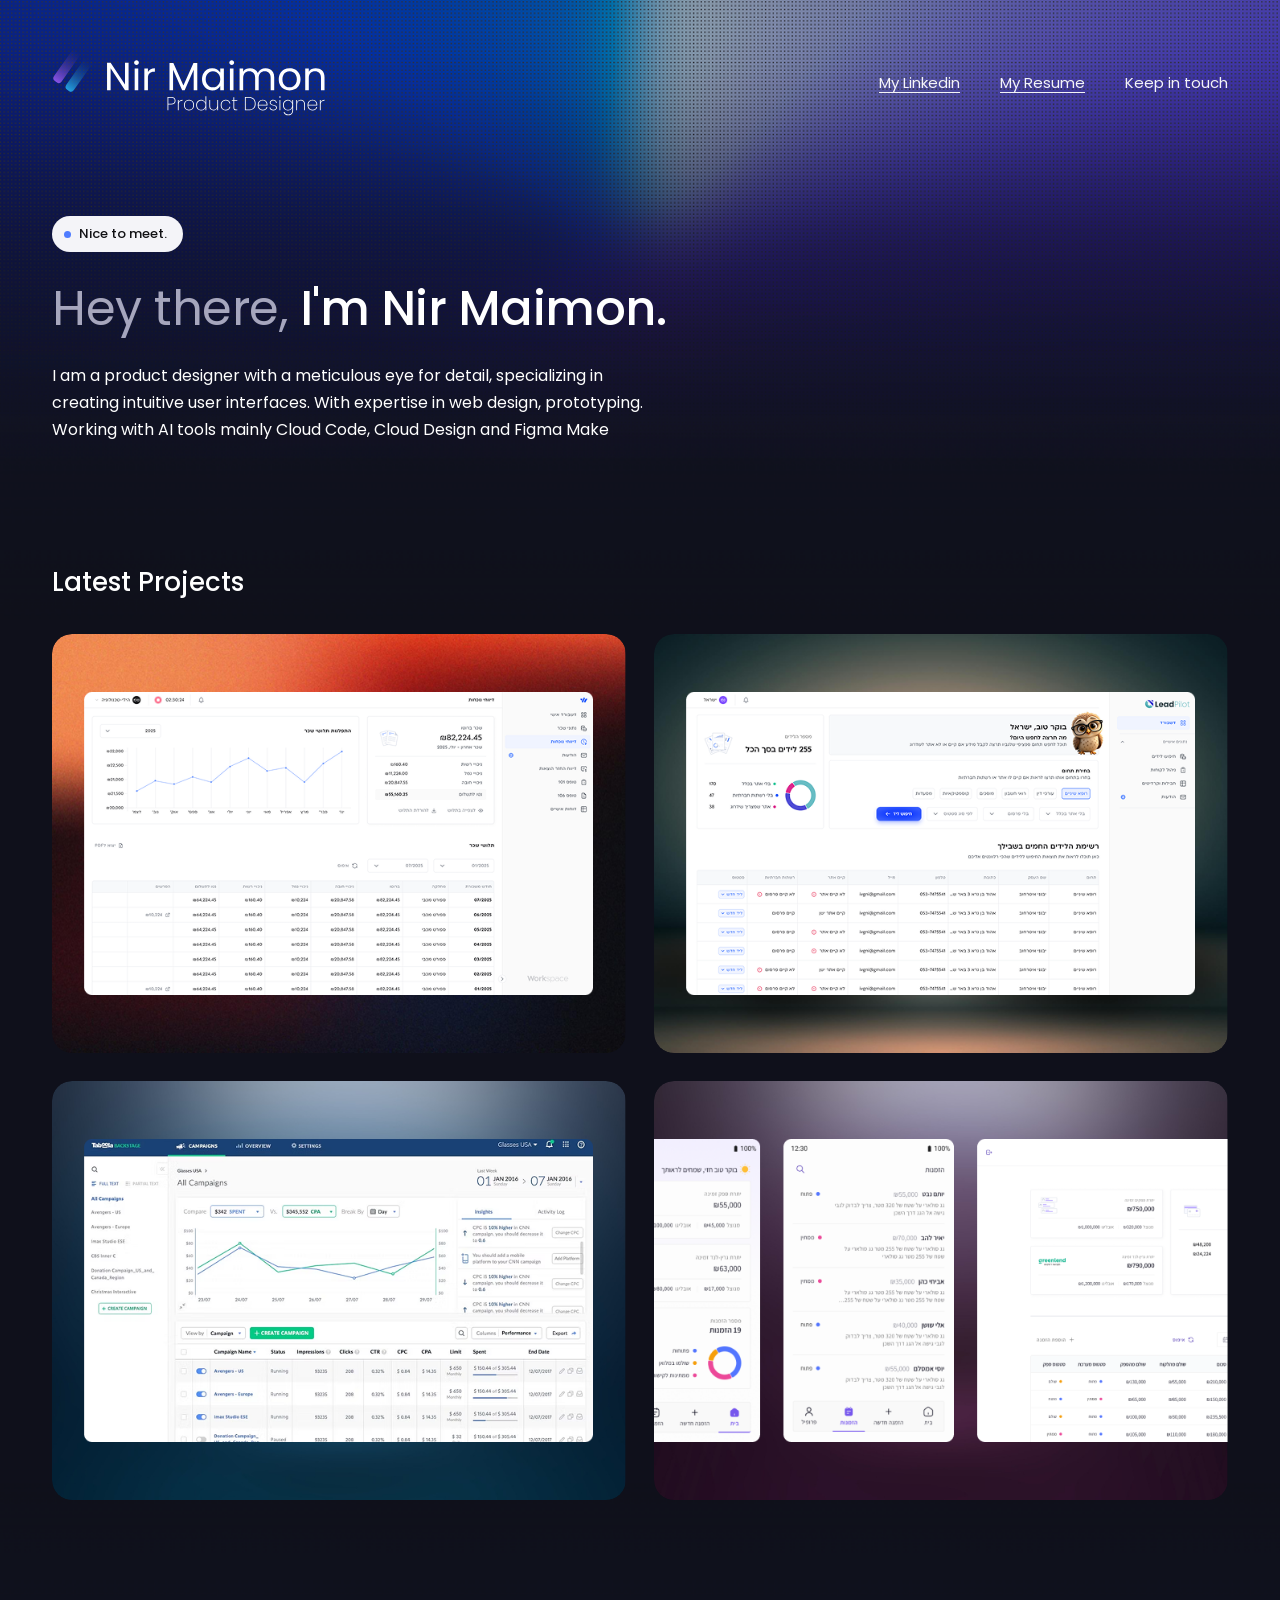
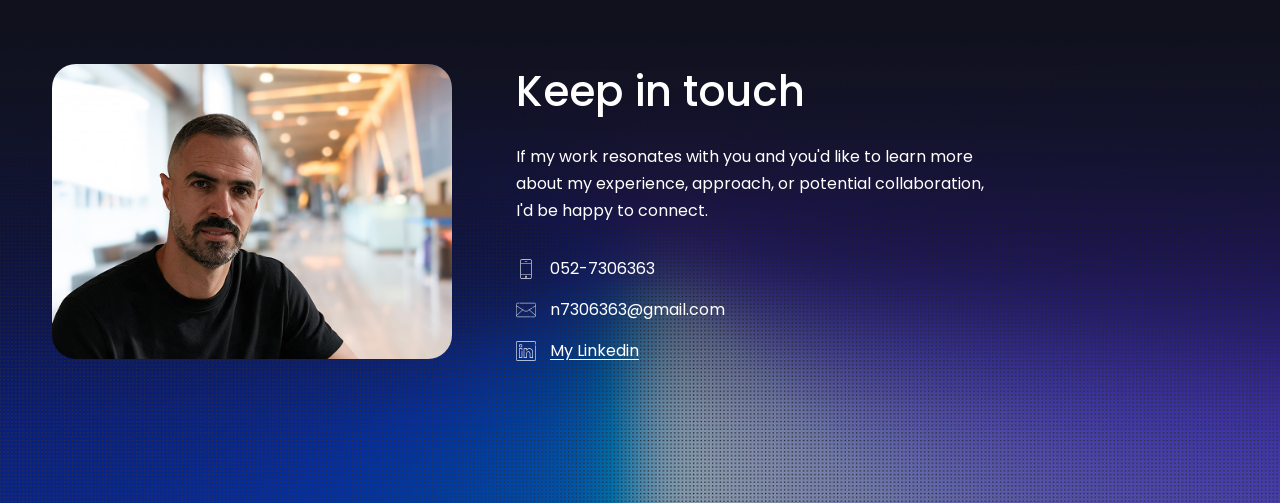
==== index.html @ dd616dca "Initial commit: Nir Maimon portfolio site (Main + case study pages) Built from the Figma design (Mai" ====
<!doctype html>
<html lang="en">
<head>
<meta charset="UTF-8" />
<meta name="viewport" content="width=device-width, initial-scale=1.0" />
<title>Nir Maimon — Product Designer</title>
<link rel="preconnect" href="https://fonts.googleapis.com" />
<link rel="preconnect" href="https://fonts.gstatic.com" crossorigin />
<link href="https://fonts.googleapis.com/css2?family=Poppins:wght@300;400;500;600;700&display=swap" rel="stylesheet" />
<link rel="stylesheet" href="styles.css" />
</head>
<body>

<div class="page">
  <div class="bg-glow-top"></div>
  <div class="bg-glow-bottom"></div>

  <header class="container site-header">
    <img class="logo" src="Group 160525.svg" alt="Nir Maimon — Product Designer" />
    <nav class="site-nav">
      <a class="underline" href="https://www.linkedin.com/in/nir-maimon-a56410125/" target="_blank" rel="noopener">My Linkedin</a>
      <a class="underline" href="#" >My Resume</a>
      <a href="#keep-in-touch">Keep in touch</a>
    </nav>
  </header>

  <section class="container hero">
    <span class="pill"><span class="dot"></span>Nice to meet.</span>
    <h1><span class="muted">Hey there,</span> I'm Nir Maimon.</h1>
    <p>I am a product designer with a meticulous eye for detail, specializing in creating intuitive user interfaces. With expertise in web design, prototyping. Working with AI tools mainly Cloud Code, Cloud Design and Figma Make</p>
  </section>

  <section class="container projects">
    <h2>Latest Projects</h2>
    <div class="project-grid">
      <a class="project-card" href="case-study.html">
        <img src="Group 160520.png" alt="Payroll dashboard redesign — financial reporting" />
      </a>
      <div class="project-card">
        <img src="Group 160521.png" alt="LeadPilot — leads management dashboard" />
      </div>
      <div class="project-card">
        <img src="Group 160522.png" alt="Taboola Backstage — campaigns dashboard" />
      </div>
      <div class="project-card">
        <img src="Group 160523.png" alt="Mobile finance app screens" />
      </div>
    </div>
  </section>

  <section id="keep-in-touch" class="container keep-in-touch">
    <div class="photo">
      <img src="image 68.png" alt="Nir Maimon" />
    </div>
    <div>
      <h2>Keep in touch</h2>
      <p class="desc">If my work resonates with you and you'd like to learn more about my experience, approach, or potential collaboration, I'd be happy to connect.</p>
      <div class="contact-list">
        <div class="row">
          <img class="icon" src="Capa_1.svg" alt="" />
          <a href="tel:0527306363">052-7306363</a>
        </div>
        <div class="row">
          <img class="icon" src="Capa_1-1.svg" alt="" />
          <a href="mailto:n7306363@gmail.com">n7306363@gmail.com</a>
        </div>
        <div class="row">
          <img class="icon" src="Layer_1.svg" alt="" />
          <a class="underline" href="https://www.linkedin.com/in/nir-maimon-a56410125/" target="_blank" rel="noopener">My Linkedin</a>
        </div>
      </div>
    </div>
  </section>
</div>

</body>
</html>
---- styles.css ----
:root {
  --bg: #0f101b;
  --text-primary: #ffffff;
  --text-secondary: #a6a6bd;
  --text-muted: #77778f;
  --divider: rgba(255, 255, 255, 0.1);
  --link-accent: #6a93ff;
  --pill-bg: #f4f4f8;
  --pill-text: #111114;
  --pill-dot: #4f7cff;
  --container: 1240px;
}

* {
  box-sizing: border-box;
}

html {
  scroll-behavior: smooth;
}

body {
  margin: 0;
  background: var(--bg);
  color: var(--text-primary);
  font-family: "Poppins", -apple-system, BlinkMacSystemFont, "Segoe UI", sans-serif;
  -webkit-font-smoothing: antialiased;
  overflow-x: hidden;
}

h1, h2, h3 {
  font-family: "Poppins", sans-serif;
  margin: 0;
  font-weight: 500;
}

p {
  margin: 0;
}

a {
  color: inherit;
  text-decoration: none;
}

img {
  max-width: 100%;
  display: block;
}

.container {
  max-width: var(--container);
  margin: 0 auto;
  padding: 0 32px;
  position: relative;
  z-index: 1;
}

/* ---------- background glow layers ---------- */

.bg-glow-top {
  position: absolute;
  top: 0;
  left: 0;
  width: 100%;
  height: 620px;
  background-image: url("image 72.png");
  background-size: cover;
  background-position: top center;
  z-index: 0;
  pointer-events: none;
}

.bg-glow-bottom {
  position: absolute;
  bottom: 0;
  left: 0;
  width: 100%;
  height: 620px;
  background-image: url("image 73.png");
  background-size: cover;
  background-position: bottom center;
  z-index: 0;
  pointer-events: none;
}

.page {
  position: relative;
  overflow: hidden;
}

/* ---------- header ---------- */

.site-header {
  display: flex;
  align-items: center;
  justify-content: space-between;
  padding-top: 48px;
}

.logo {
  height: 68px;
  width: auto;
}

.site-nav {
  display: flex;
  align-items: center;
  gap: 40px;
  font-size: 15px;
  color: var(--text-primary);
}

.site-nav a.underline {
  text-decoration: underline;
  text-underline-offset: 4px;
}

.site-nav a {
  white-space: nowrap;
  opacity: 0.95;
  transition: opacity 0.2s ease;
}

.site-nav a:hover {
  opacity: 0.7;
}

.nav-toggle {
  display: none;
}

/* ---------- hero ---------- */

.hero {
  padding-top: 100px;
  padding-bottom: 80px;
}

.pill {
  display: inline-flex;
  align-items: center;
  gap: 8px;
  background: var(--pill-bg);
  color: var(--pill-text);
  font-size: 13px;
  font-weight: 500;
  padding: 8px 16px 8px 12px;
  border-radius: 999px;
  margin-bottom: 28px;
}

.pill .dot {
  width: 7px;
  height: 7px;
  border-radius: 50%;
  background: var(--pill-dot);
  display: inline-block;
}

.hero h1 {
  font-size: 48px;
  line-height: 1.2;
  letter-spacing: -0.5px;
  margin-bottom: 24px;
}

.hero h1 .muted {
  color: var(--text-secondary);
  font-weight: 400;
}

.hero p {
  font-size: 16px;
  line-height: 1.7;
  color: var(--text-primary);
  max-width: 620px;
}

/* ---------- projects ---------- */

.projects {
  padding-top: 40px;
  padding-bottom: 120px;
}

.projects h2 {
  font-size: 26px;
  color: var(--text-primary);
  margin-bottom: 32px;
}

.project-grid {
  display: grid;
  grid-template-columns: 1fr 1fr;
  gap: 28px;
}

.project-card {
  border-radius: 20px;
  overflow: hidden;
  display: block;
  line-height: 0;
  transition: transform 0.25s ease;
}

a.project-card:hover {
  transform: translateY(-4px);
}

.project-card img {
  width: 100%;
  height: auto;
  border-radius: 20px;
}

/* ---------- keep in touch ---------- */

.keep-in-touch {
  padding-top: 40px;
  padding-bottom: 140px;
  display: grid;
  grid-template-columns: 400px 1fr;
  gap: 64px;
  align-items: center;
}

.keep-in-touch .photo {
  border-radius: 24px;
  overflow: hidden;
  width: 100%;
}

.keep-in-touch .photo img {
  width: 100%;
  height: 100%;
  object-fit: cover;
}

.keep-in-touch h2 {
  font-size: 42px;
  margin-bottom: 20px;
}

.keep-in-touch .desc {
  font-size: 16px;
  line-height: 1.7;
  color: var(--text-primary);
  max-width: 480px;
  margin-bottom: 32px;
}

.contact-list {
  display: flex;
  flex-direction: column;
  gap: 16px;
}

.contact-list .row {
  display: flex;
  align-items: center;
  gap: 14px;
  font-size: 16px;
}

.contact-list .icon {
  width: 20px;
  height: 20px;
  flex-shrink: 0;
  opacity: 0.9;
}

.contact-list a.underline {
  text-decoration: underline;
  text-underline-offset: 3px;
}

/* ---------- case study ---------- */

.case-hero {
  padding-top: 120px;
  padding-bottom: 40px;
}

.eyebrow {
  font-size: 14px;
  color: var(--text-muted);
  margin-bottom: 16px;
}

.case-hero h1 {
  font-size: 40px;
  line-height: 1.25;
  white-space: nowrap;
}

.meta-row {
  display: grid;
  grid-template-columns: repeat(4, 1fr);
  gap: 24px;
  padding: 56px 0 32px;
  max-width: 900px;
}

.meta-row .item .label {
  font-size: 13px;
  color: var(--text-muted);
  margin-bottom: 10px;
}

.meta-row .item .value {
  font-size: 15px;
  color: var(--text-primary);
}

.divider {
  height: 1px;
  background: var(--divider);
  margin-bottom: 64px;
}

.case-section {
  max-width: 760px;
  padding-bottom: 56px;
}

.case-section .eyebrow {
  margin-bottom: 14px;
}

.case-section h2 {
  font-size: 26px;
  line-height: 1.35;
  margin-bottom: 18px;
  white-space: nowrap;
}

.case-section p {
  font-size: 15.5px;
  line-height: 1.75;
  color: var(--text-primary);
  margin-bottom: 18px;
}

.case-section p strong {
  color: var(--text-primary);
  font-weight: 600;
}

.case-section a.inline-link {
  color: var(--link-accent);
  text-decoration: underline;
  text-underline-offset: 3px;
}

.case-image {
  max-width: 900px;
  border-radius: 16px;
  overflow: hidden;
  margin-bottom: 14px;
  box-shadow: 0 30px 60px -20px rgba(0, 0, 0, 0.6);
}

.case-image img {
  width: 100%;
  height: auto;
  display: block;
}

.case-text {
  max-width: 760px;
  padding-bottom: 48px;
}

.case-text p {
  font-size: 15.5px;
  line-height: 1.75;
  color: var(--text-primary);
  margin: 0 0 18px;
}

.case-text p:last-child {
  margin-bottom: 0;
}

.case-text p strong {
  color: var(--text-primary);
  font-weight: 600;
}

.case-text a.inline-link {
  color: var(--link-accent);
  text-decoration: underline;
  text-underline-offset: 3px;
}

/* ---------- footer (shared "keep in touch" reused on case study) ---------- */

.footer-cta {
  padding-top: 60px;
  padding-bottom: 140px;
}

/* ---------- responsive ---------- */

@media (max-width: 900px) {
  .container {
    padding: 0 20px;
  }

  .site-header {
    padding-top: 32px;
  }

  .site-nav {
    gap: 20px;
    font-size: 13px;
  }

  .hero {
    padding-top: 64px;
    padding-bottom: 56px;
  }

  .hero h1 {
    font-size: 34px;
  }

  .project-grid {
    grid-template-columns: 1fr;
  }

  .keep-in-touch {
    grid-template-columns: 1fr;
    gap: 32px;
  }

  .keep-in-touch .photo {
    max-width: 320px;
  }

  .keep-in-touch h2 {
    font-size: 32px;
  }

  .meta-row {
    grid-template-columns: repeat(2, 1fr);
    row-gap: 32px;
  }

  .case-hero {
    padding-top: 80px;
    padding-bottom: 32px;
  }

  .case-hero h1 {
    font-size: 30px;
    white-space: normal;
  }

  .case-section h2 {
    font-size: 22px;
    white-space: normal;
  }
}

@media (max-width: 560px) {
  .site-nav {
    display: none;
  }
}
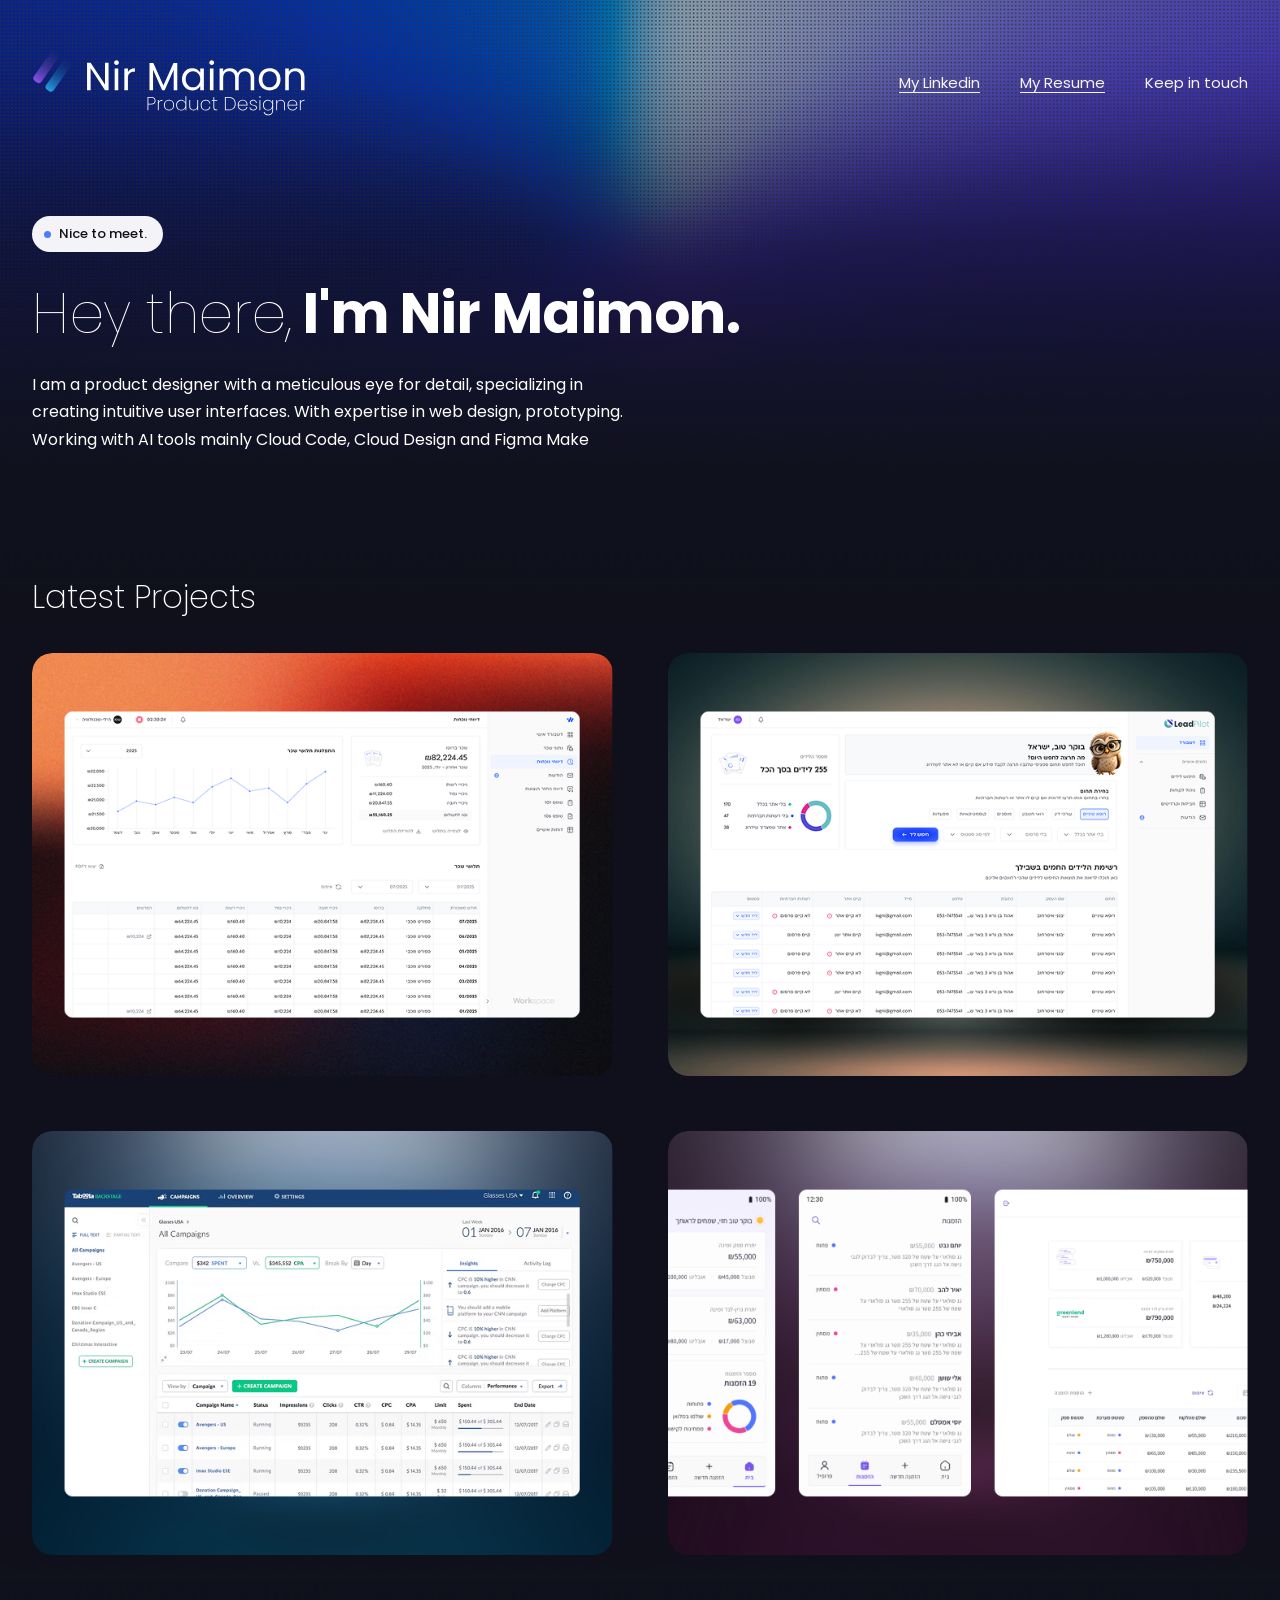
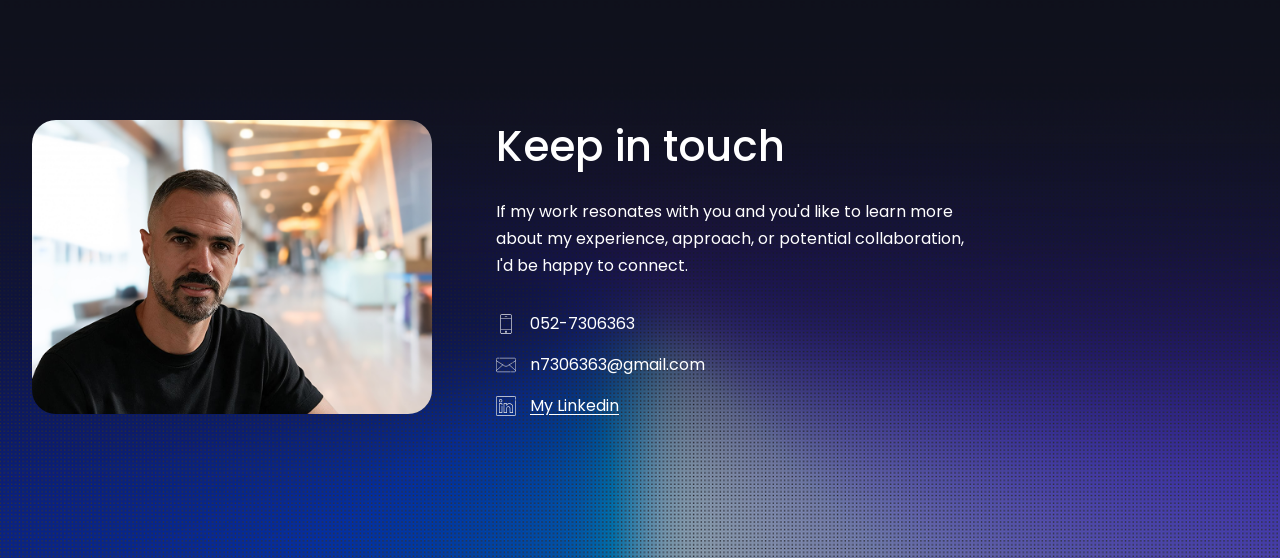
==== commit a35c8144: "Add LeadPilot and Taboola case study pages, fix typography scale - Build leadpilot.html and taboola." ====
--- a/index.html
+++ b/index.html
@@ -6,7 +6,7 @@
 <title>Nir Maimon — Product Designer</title>
 <link rel="preconnect" href="https://fonts.googleapis.com" />
 <link rel="preconnect" href="https://fonts.gstatic.com" crossorigin />
-<link href="https://fonts.googleapis.com/css2?family=Poppins:wght@300;400;500;600;700&display=swap" rel="stylesheet" />
+<link href="https://fonts.googleapis.com/css2?family=Poppins:wght@100;200;300;400;500;600;700&display=swap" rel="stylesheet" />
 <link rel="stylesheet" href="styles.css" />
 </head>
 <body>
@@ -36,12 +36,12 @@
       <a class="project-card" href="case-study.html">
         <img src="Group 160520.png" alt="Payroll dashboard redesign — financial reporting" />
       </a>
-      <div class="project-card">
+      <a class="project-card" href="leadpilot.html">
         <img src="Group 160521.png" alt="LeadPilot — leads management dashboard" />
-      </div>
-      <div class="project-card">
+      </a>
+      <a class="project-card" href="taboola.html">
         <img src="Group 160522.png" alt="Taboola Backstage — campaigns dashboard" />
-      </div>
+      </a>
       <div class="project-card">
         <img src="Group 160523.png" alt="Mobile finance app screens" />
       </div>
--- a/styles.css
+++ b/styles.css
@@ -8,7 +8,7 @@
   --pill-bg: #f4f4f8;
   --pill-text: #111114;
   --pill-dot: #4f7cff;
-  --container: 1240px;
+  --container: 1546px;
 }
 
 * {
@@ -159,15 +159,16 @@
 }
 
 .hero h1 {
-  font-size: 48px;
+  font-size: 56px;
+  font-weight: 700;
   line-height: 1.2;
   letter-spacing: -0.5px;
   margin-bottom: 24px;
 }
 
 .hero h1 .muted {
-  color: var(--text-secondary);
-  font-weight: 400;
+  color: var(--text-primary);
+  font-weight: 100;
 }
 
 .hero p {
@@ -185,7 +186,8 @@
 }
 
 .projects h2 {
-  font-size: 26px;
+  font-size: 32px;
+  font-weight: 200;
   color: var(--text-primary);
   margin-bottom: 32px;
 }
@@ -193,7 +195,7 @@
 .project-grid {
   display: grid;
   grid-template-columns: 1fr 1fr;
-  gap: 28px;
+  gap: 55px;
 }
 
 .project-card {
@@ -283,7 +285,7 @@
 }
 
 .eyebrow {
-  font-size: 14px;
+  font-size: 16px;
   color: var(--text-muted);
   margin-bottom: 16px;
 }
@@ -303,13 +305,13 @@
 }
 
 .meta-row .item .label {
-  font-size: 13px;
+  font-size: 16px;
   color: var(--text-muted);
   margin-bottom: 10px;
 }
 
 .meta-row .item .value {
-  font-size: 15px;
+  font-size: 16px;
   color: var(--text-primary);
 }
 
@@ -319,8 +321,24 @@
   margin-bottom: 64px;
 }
 
+.brand-row {
+  display: grid;
+  grid-template-columns: 1.59fr 1fr 1fr;
+  gap: 16px;
+  max-width: 1141px;
+  margin-bottom: 64px;
+}
+
+.brand-row img {
+  width: 100%;
+  height: 100%;
+  object-fit: cover;
+  border-radius: 12px;
+  display: block;
+}
+
 .case-section {
-  max-width: 760px;
+  max-width: 920px;
   padding-bottom: 56px;
 }
 
@@ -329,14 +347,14 @@
 }
 
 .case-section h2 {
-  font-size: 26px;
-  line-height: 1.35;
+  font-size: 32px;
+  line-height: 1.3;
   margin-bottom: 18px;
   white-space: nowrap;
 }
 
 .case-section p {
-  font-size: 15.5px;
+  font-size: 20px;
   line-height: 1.75;
   color: var(--text-primary);
   margin-bottom: 18px;
@@ -354,7 +372,7 @@
 }
 
 .case-image {
-  max-width: 900px;
+  max-width: 1200px;
   border-radius: 16px;
   overflow: hidden;
   margin-bottom: 14px;
@@ -368,12 +386,12 @@
 }
 
 .case-text {
-  max-width: 760px;
+  max-width: 1200px;
   padding-bottom: 48px;
 }
 
 .case-text p {
-  font-size: 15.5px;
+  font-size: 20px;
   line-height: 1.75;
   color: var(--text-primary);
   margin: 0 0 18px;
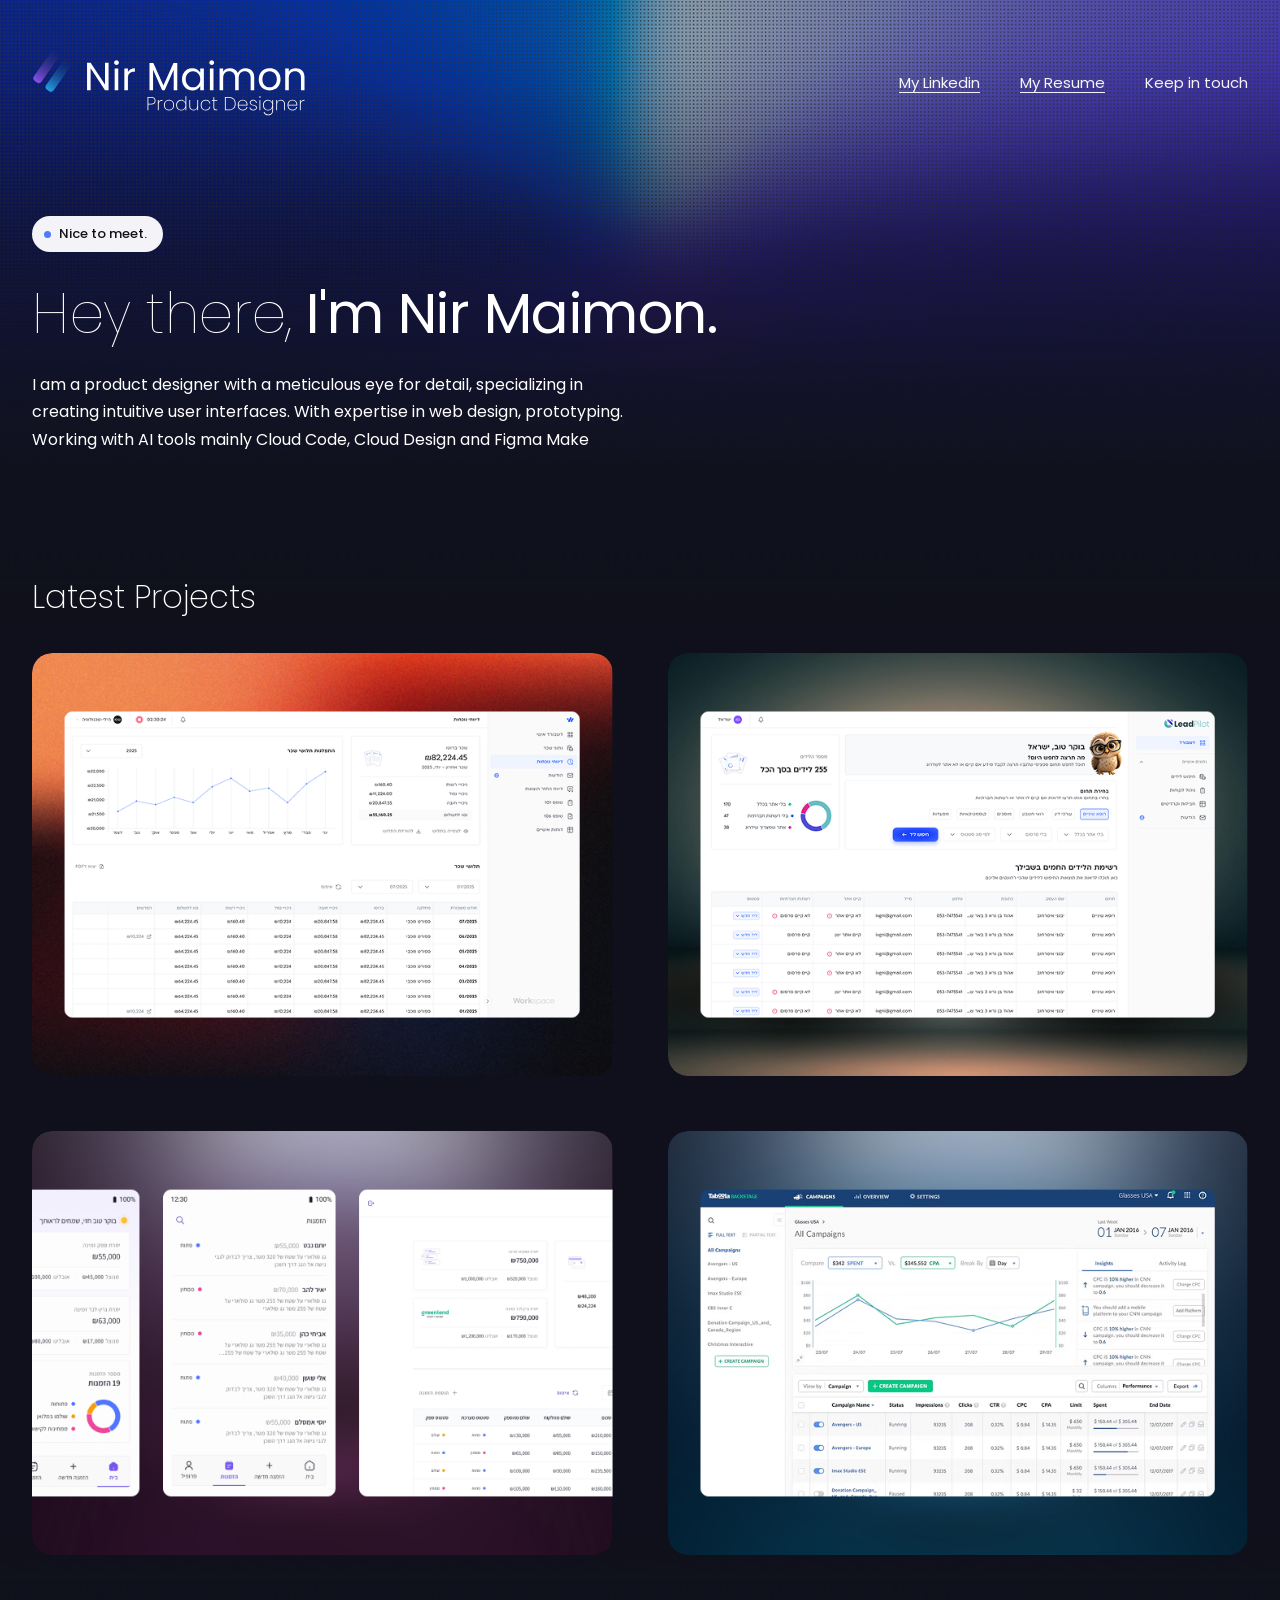
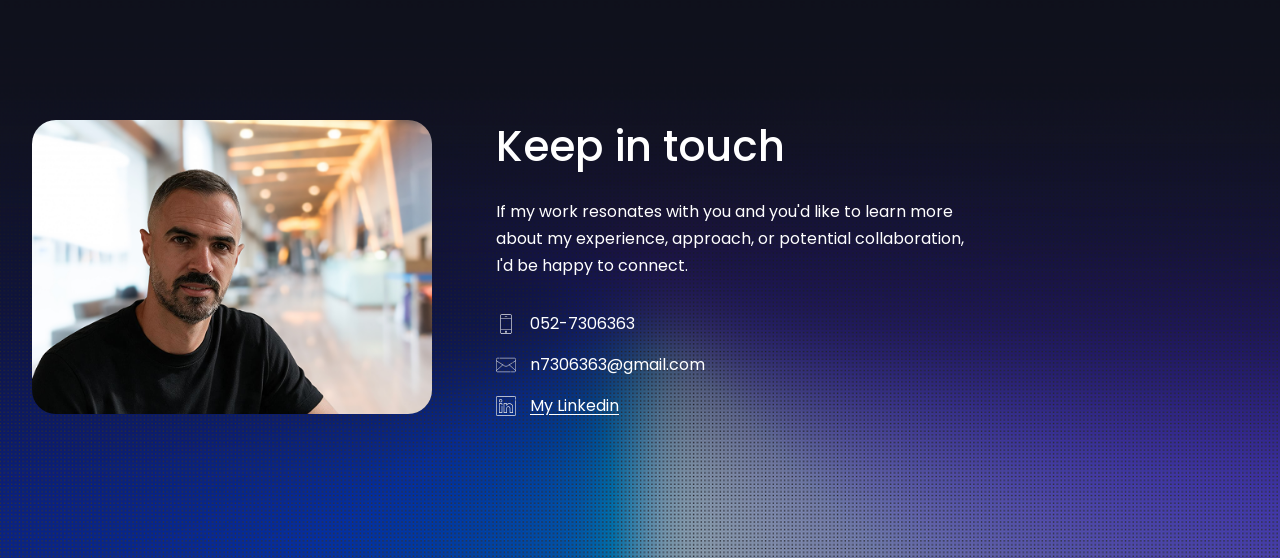
==== commit 0ee3ebed: "Swap order of Taboola and mobile-app project cards on the Main page Co-Authored-By: Claude Sonnet 5 " ====
--- a/index.html
+++ b/index.html
@@ -39,12 +39,12 @@
       <a class="project-card" href="leadpilot.html">
         <img src="Group 160521.png" alt="LeadPilot — leads management dashboard" />
       </a>
+      <div class="project-card">
+        <img src="Group 160523.png" alt="Mobile finance app screens" />
+      </div>
       <a class="project-card" href="taboola.html">
         <img src="Group 160522.png" alt="Taboola Backstage — campaigns dashboard" />
       </a>
-      <div class="project-card">
-        <img src="Group 160523.png" alt="Mobile finance app screens" />
-      </div>
     </div>
   </section>
 
--- a/styles.css
+++ b/styles.css
@@ -160,7 +160,7 @@
 
 .hero h1 {
   font-size: 56px;
-  font-weight: 700;
+  font-weight: 400;
   line-height: 1.2;
   letter-spacing: -0.5px;
   margin-bottom: 24px;
@@ -379,7 +379,8 @@
   box-shadow: 0 30px 60px -20px rgba(0, 0, 0, 0.6);
 }
 
-.case-image img {
+.case-image img,
+.case-image video {
   width: 100%;
   height: auto;
   display: block;
@@ -487,3 +488,61 @@
     display: none;
   }
 }
+
+/* ---------- lightbox ---------- */
+
+.lightbox {
+  position: fixed;
+  inset: 0;
+  z-index: 100;
+  display: none;
+  align-items: center;
+  justify-content: center;
+  padding: 48px;
+}
+
+.lightbox.is-open {
+  display: flex;
+}
+
+.lightbox-backdrop {
+  position: absolute;
+  inset: 0;
+  background: rgba(5, 5, 12, 0.85);
+}
+
+.lightbox-content {
+  position: relative;
+  max-width: 1100px;
+  max-height: 100%;
+  z-index: 1;
+}
+
+.lightbox-content img {
+  display: block;
+  width: 100%;
+  height: auto;
+  max-height: 85vh;
+  object-fit: contain;
+  border-radius: 12px;
+  box-shadow: 0 40px 80px -20px rgba(0, 0, 0, 0.7);
+}
+
+.lightbox-close {
+  position: absolute;
+  top: -44px;
+  right: 0;
+  width: 32px;
+  height: 32px;
+  border: none;
+  border-radius: 50%;
+  background: rgba(255, 255, 255, 0.1);
+  color: var(--text-primary);
+  font-size: 20px;
+  line-height: 1;
+  cursor: pointer;
+}
+
+.lightbox-close:hover {
+  background: rgba(255, 255, 255, 0.2);
+}
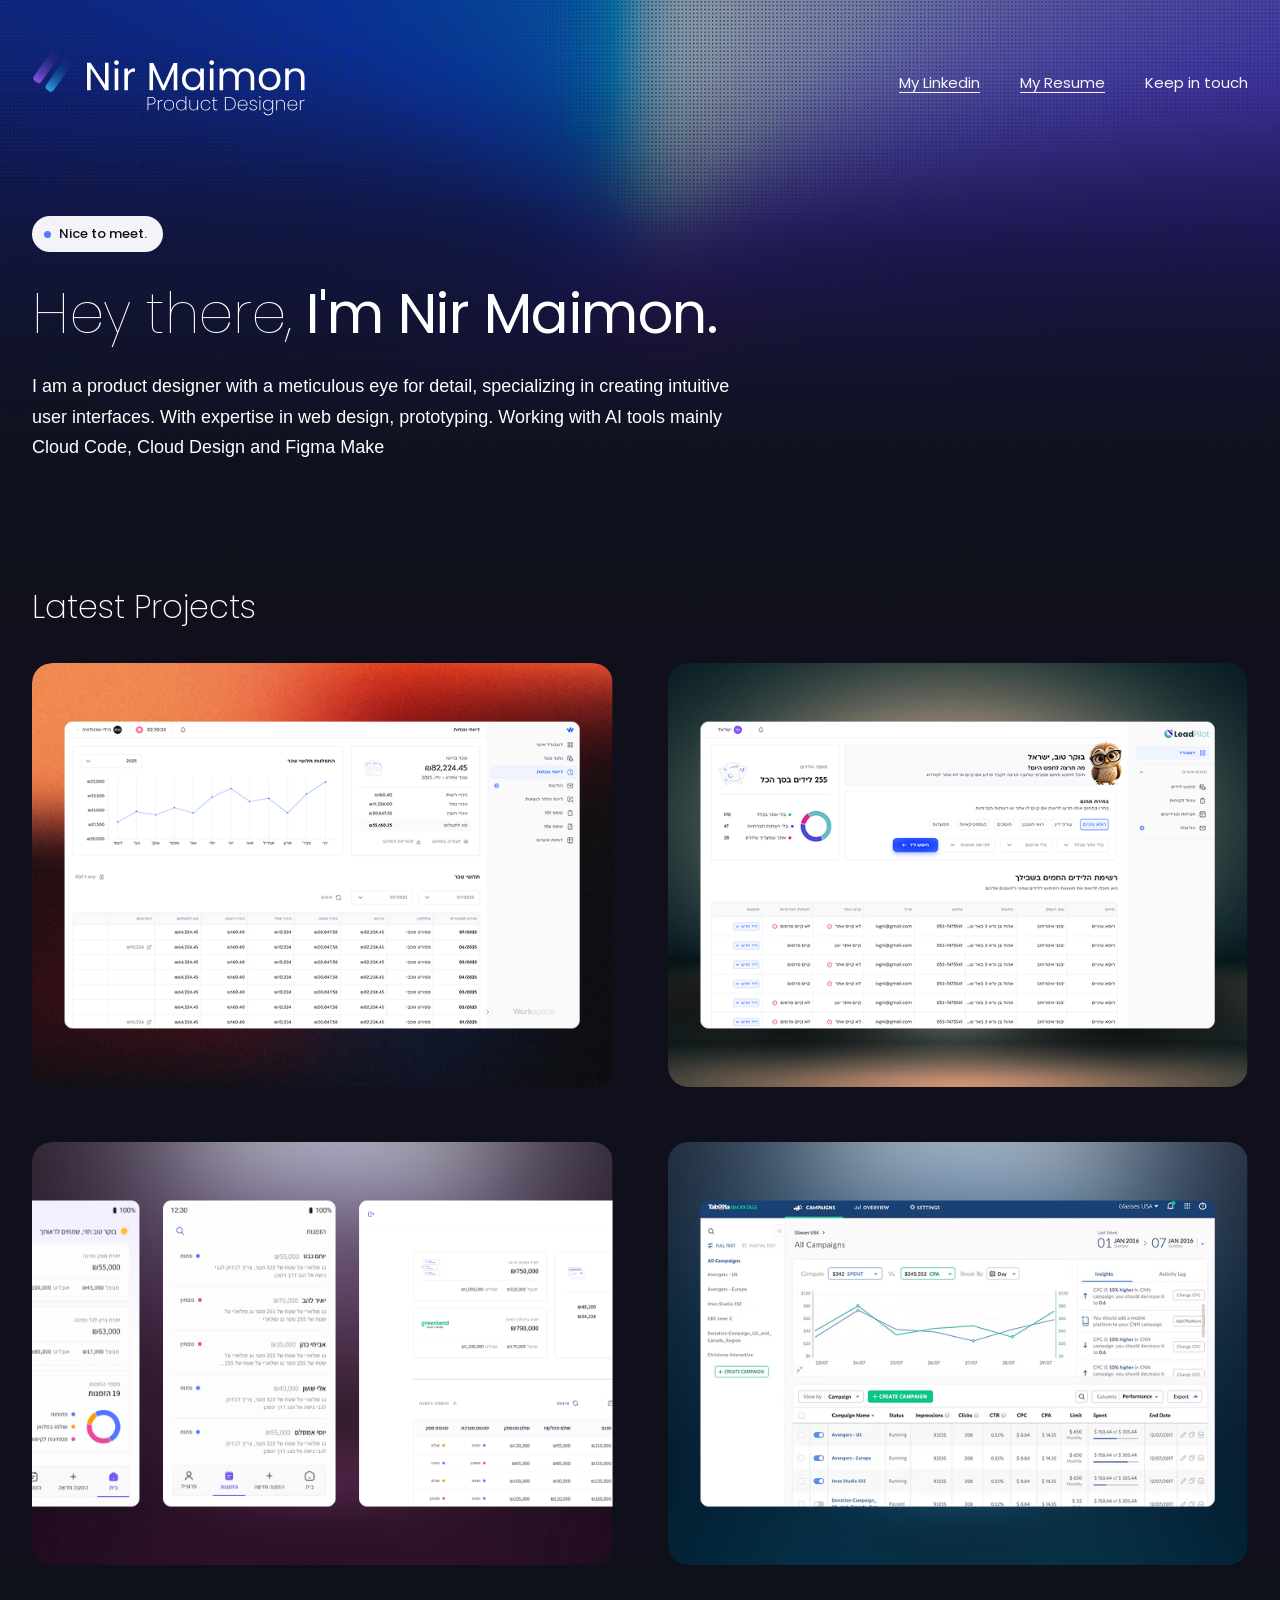
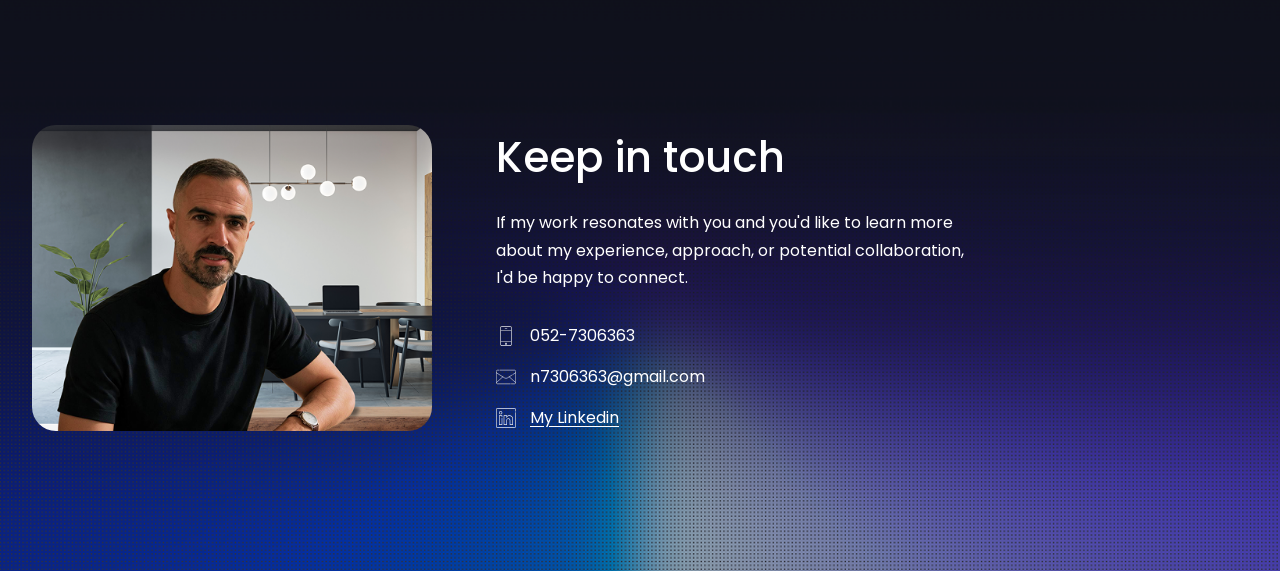
==== commit f0159c43: "Replace Keep in touch photo with me.png across all pages Co-Authored-By: Claude Sonnet 5 <noreply@an" ====
--- a/index.html
+++ b/index.html
@@ -19,7 +19,7 @@
     <img class="logo" src="Group 160525.svg" alt="Nir Maimon — Product Designer" />
     <nav class="site-nav">
       <a class="underline" href="https://www.linkedin.com/in/nir-maimon-a56410125/" target="_blank" rel="noopener">My Linkedin</a>
-      <a class="underline" href="#" >My Resume</a>
+      <a class="underline" href="CV.pdf" target="_blank" rel="noopener">My Resume</a>
       <a href="#keep-in-touch">Keep in touch</a>
     </nav>
   </header>
@@ -39,9 +39,9 @@
       <a class="project-card" href="leadpilot.html">
         <img src="Group 160521.png" alt="LeadPilot — leads management dashboard" />
       </a>
-      <div class="project-card">
-        <img src="Group 160523.png" alt="Mobile finance app screens" />
-      </div>
+      <a class="project-card" href="nimble.html">
+        <img src="Group 160523.png" alt="Nimble — contractor finance app screens" />
+      </a>
       <a class="project-card" href="taboola.html">
         <img src="Group 160522.png" alt="Taboola Backstage — campaigns dashboard" />
       </a>
@@ -50,7 +50,7 @@
 
   <section id="keep-in-touch" class="container keep-in-touch">
     <div class="photo">
-      <img src="image 68.png" alt="Nir Maimon" />
+      <img src="me.png" alt="Nir Maimon" />
     </div>
     <div>
       <h2>Keep in touch</h2>
--- a/styles.css
+++ b/styles.css
@@ -172,10 +172,11 @@
 }
 
 .hero p {
-  font-size: 16px;
+  font-size: 18px;
+  font-weight: 300;
   line-height: 1.7;
   color: var(--text-primary);
-  max-width: 620px;
+  max-width: 700px;
 }
 
 /* ---------- projects ---------- */
@@ -337,6 +338,28 @@
   display: block;
 }
 
+.phone-row {
+  display: grid;
+  grid-template-columns: repeat(4, 1fr);
+  gap: 20px;
+  max-width: 1200px;
+  margin-bottom: 32px;
+}
+
+.phone-row img {
+  width: 100%;
+  height: auto;
+  border-radius: 12px;
+  display: block;
+  box-shadow: 0 20px 40px -15px rgba(0, 0, 0, 0.6);
+}
+
+@media (max-width: 900px) {
+  .phone-row {
+    grid-template-columns: repeat(2, 1fr);
+  }
+}
+
 .case-section {
   max-width: 920px;
   padding-bottom: 56px;
@@ -354,7 +377,8 @@
 }
 
 .case-section p {
-  font-size: 20px;
+  font-size: 18px;
+  font-weight: 300;
   line-height: 1.75;
   color: var(--text-primary);
   margin-bottom: 18px;
@@ -392,7 +416,8 @@
 }
 
 .case-text p {
-  font-size: 20px;
+  font-size: 18px;
+  font-weight: 300;
   line-height: 1.75;
   color: var(--text-primary);
   margin: 0 0 18px;
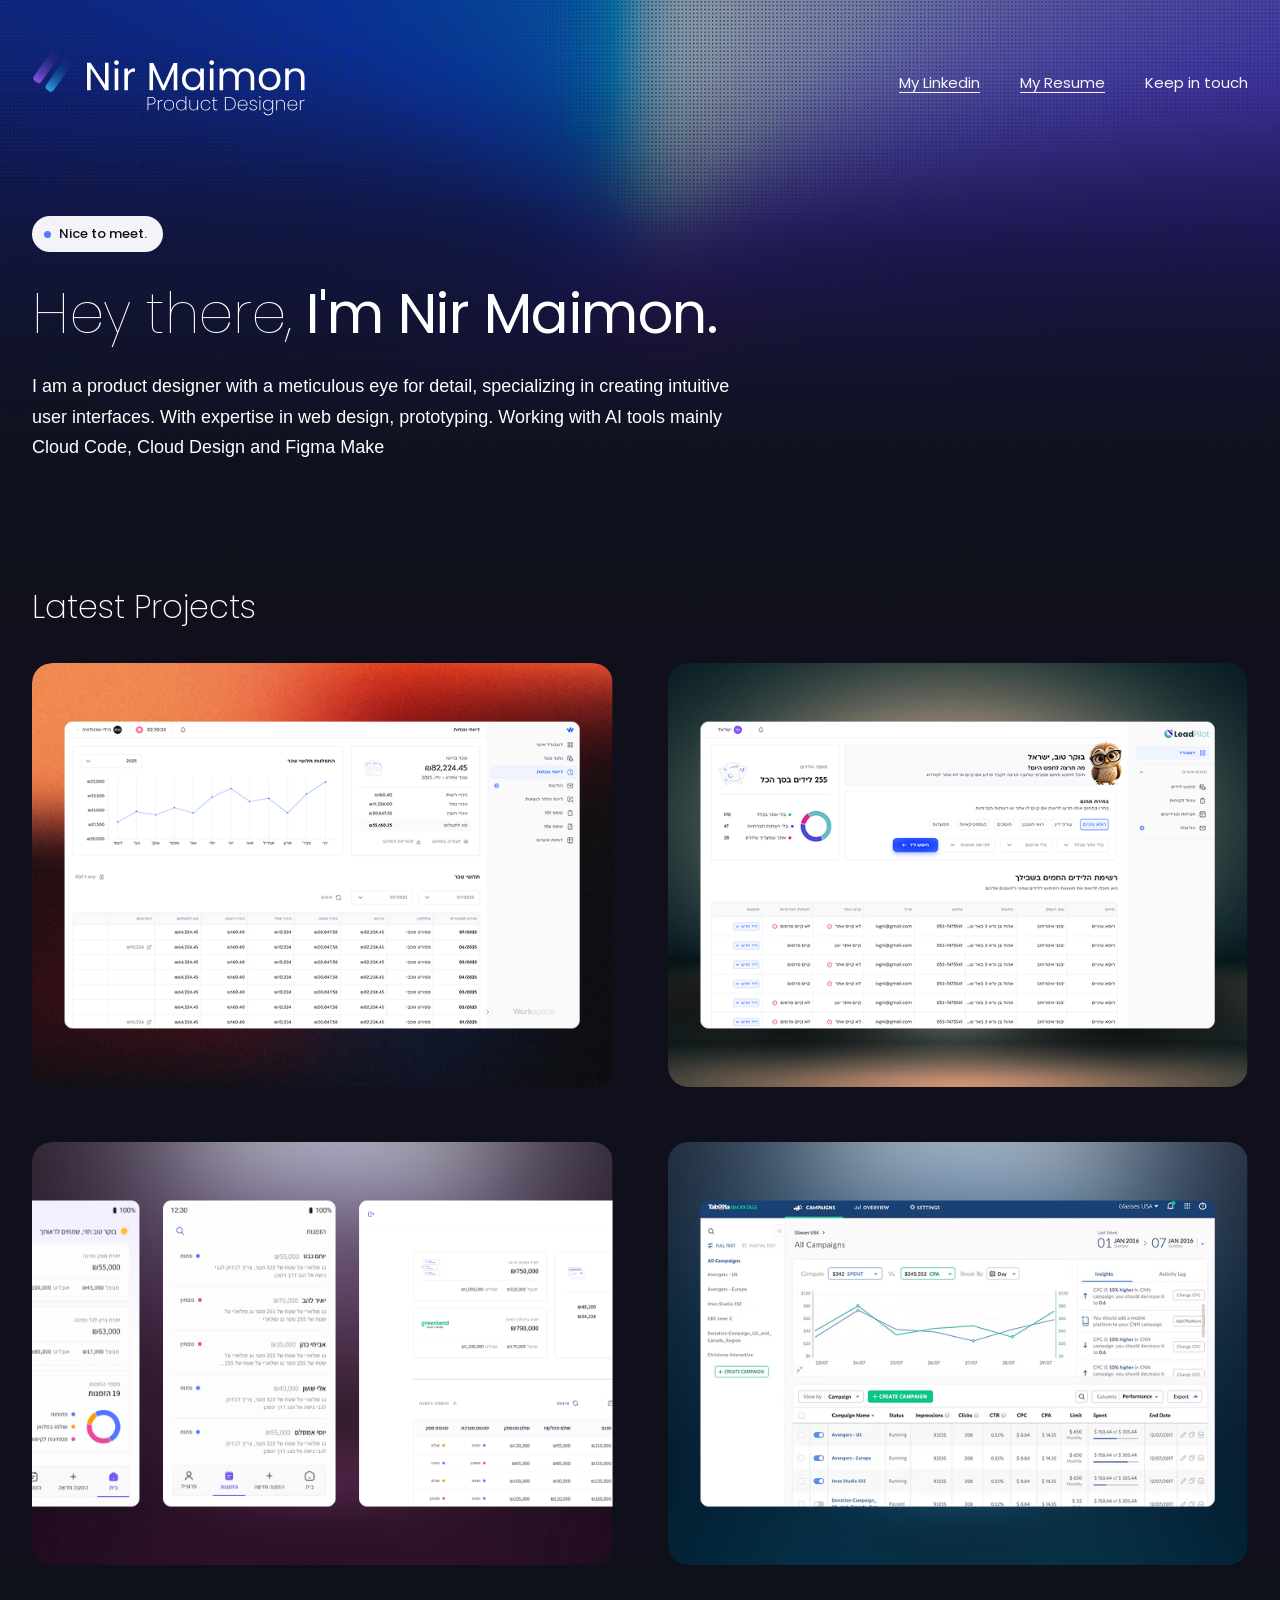
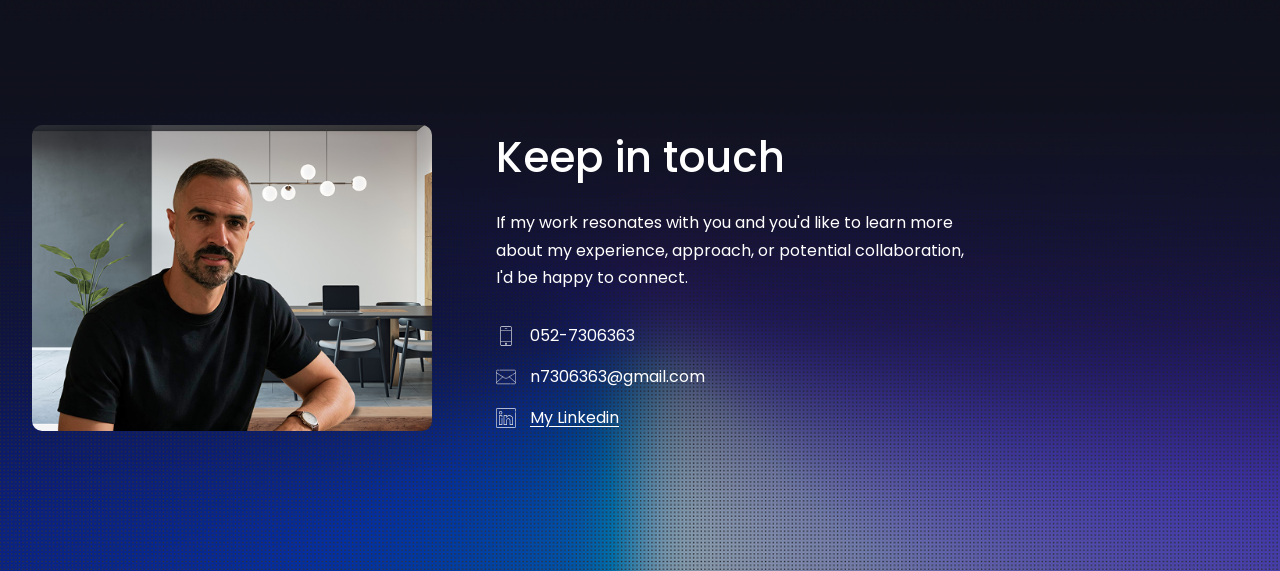
==== commit ceeed4c7: "Rename asset files to ASCII kebab-case (fixes Windows ZIP mojibake) Filenames with spaces or Hebrew " ====
--- a/index.html
+++ b/index.html
@@ -16,7 +16,7 @@
   <div class="bg-glow-bottom"></div>
 
   <header class="container site-header">
-    <img class="logo" src="Group 160525.svg" alt="Nir Maimon — Product Designer" />
+    <img class="logo" src="group-160525.svg" alt="Nir Maimon — Product Designer" />
     <nav class="site-nav">
       <a class="underline" href="https://www.linkedin.com/in/nir-maimon-a56410125/" target="_blank" rel="noopener">My Linkedin</a>
       <a class="underline" href="CV.pdf" target="_blank" rel="noopener">My Resume</a>
@@ -34,16 +34,16 @@
     <h2>Latest Projects</h2>
     <div class="project-grid">
       <a class="project-card" href="case-study.html">
-        <img src="Group 160520.png" alt="Payroll dashboard redesign — financial reporting" />
+        <img src="group-160520.png" alt="Payroll dashboard redesign — financial reporting" />
       </a>
       <a class="project-card" href="leadpilot.html">
-        <img src="Group 160521.png" alt="LeadPilot — leads management dashboard" />
+        <img src="group-160521.png" alt="LeadPilot — leads management dashboard" />
       </a>
       <a class="project-card" href="nimble.html">
-        <img src="Group 160523.png" alt="Nimble — contractor finance app screens" />
+        <img src="group-160523.png" alt="Nimble — contractor finance app screens" />
       </a>
       <a class="project-card" href="taboola.html">
-        <img src="Group 160522.png" alt="Taboola Backstage — campaigns dashboard" />
+        <img src="group-160522.png" alt="Taboola Backstage — campaigns dashboard" />
       </a>
     </div>
   </section>
--- a/styles.css
+++ b/styles.css
@@ -64,7 +64,7 @@
   left: 0;
   width: 100%;
   height: 620px;
-  background-image: url("image 72.png");
+  background-image: url("image-72.png");
   background-size: cover;
   background-position: top center;
   z-index: 0;
@@ -77,7 +77,7 @@
   left: 0;
   width: 100%;
   height: 620px;
-  background-image: url("image 73.png");
+  background-image: url("image-73.png");
   background-size: cover;
   background-position: bottom center;
   z-index: 0;
@@ -229,7 +229,7 @@
 }
 
 .keep-in-touch .photo {
-  border-radius: 24px;
+  border-radius: 10px;
   overflow: hidden;
   width: 100%;
 }
